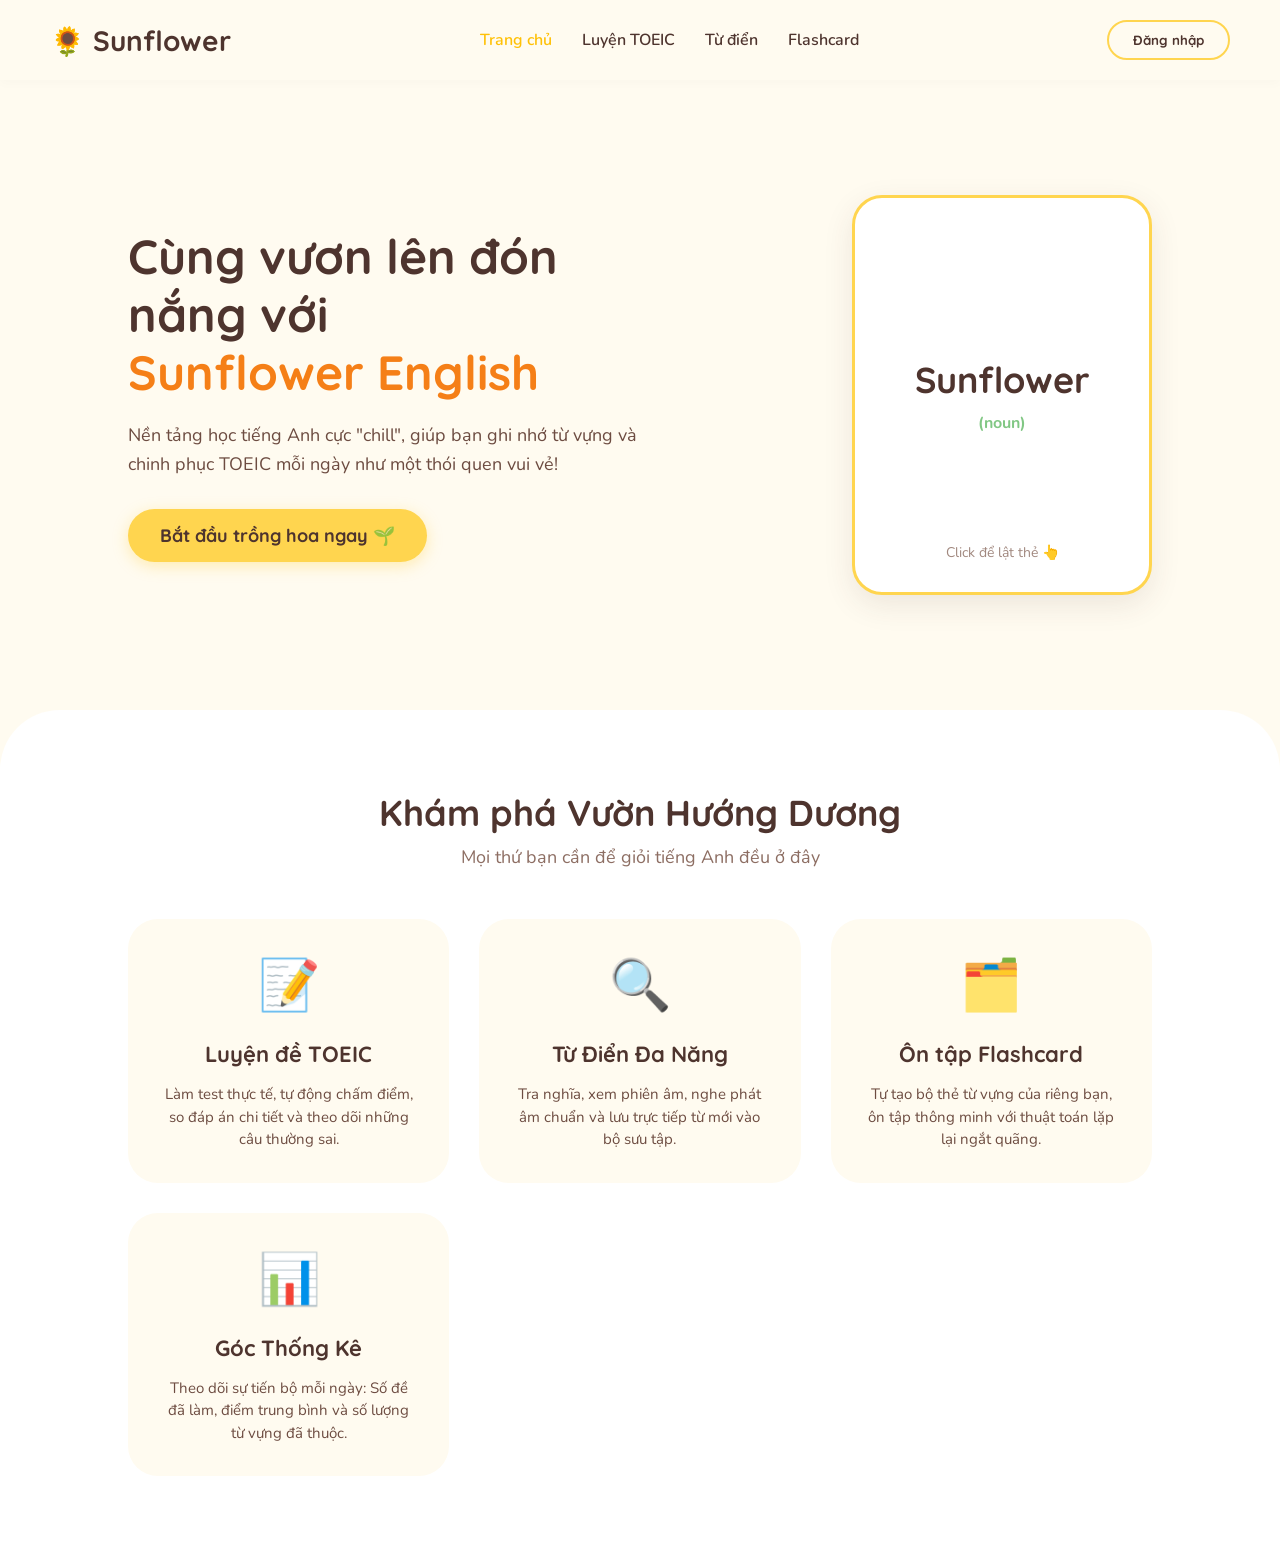
==== frontend/index.html @ 8c7faad9 "init project" ====
<!doctype html>
<html lang="vi">
  <head>
    <meta charset="UTF-8" />
    <meta name="viewport" content="width=device-width, initial-scale=1.0" />
    <title>Sunflower English | Học tiếng Anh dễ thương</title>
    <link
      href="https://fonts.googleapis.com/css2?family=Nunito:wght@400;600;700&family=Quicksand:wght@600;700&display=swap"
      rel="stylesheet"
    />
    <link rel="stylesheet" href="style.css" />
  </head>
  <body>
    <nav class="navbar">
      <div class="logo">🌻 Sunflower</div>
      <ul class="nav-links">
        <li>
          <a
            href="#"
            style="color: var(--primary-hover)"
            data-target="Trang chủ"
            >Trang chủ</a
          >
        </li>
        <li><a href="toeic.html" data-target="Luyện TOEIC">Luyện TOEIC</a></li>
        <li><a href="dictionary.html" data-target="Từ điển">Từ điển</a></li>
        <li><a href="flashcard.html" data-target="Flashcard">Flashcard</a></li>
      </ul>

      <div class="nav-auth">
        <button class="btn-login" id="navLoginBtn">Đăng nhập</button>

        <div class="user-menu" id="userMenu" style="display: none">
          <div class="user-profile-btn">
            <img
              src="https://api.dicebear.com/7.x/notionists/svg?seed=Sunflower"
              alt="Avatar"
              class="avatar"
            />
            <span>Nắng Mới</span>
            <span class="arrow">▼</span>
          </div>
          <ul class="dropdown-content">
            <li><a href="#">⚙️ Cài đặt tài khoản</a></li>
            <li><a href="#">❓ Trợ giúp</a></li>
            <li>
              <a href="#" id="logoutBtn" style="color: #ef5350">🚪 Đăng xuất</a>
            </li>
          </ul>
        </div>
      </div>
    </nav>

    <header class="hero" id="heroSection">
      <div class="hero-content">
        <h1 id="heroTitle">
          Cùng vươn lên đón nắng với <br />
          <span class="highlight">Sunflower English</span>
        </h1>
        <p id="heroDesc">
          Nền tảng học tiếng Anh cực "chill", giúp bạn ghi nhớ từ vựng và chinh
          phục TOEIC mỗi ngày như một thói quen vui vẻ!
        </p>
        <button class="btn-primary" id="heroCtaBtn">
          Bắt đầu trồng hoa ngay 🌱
        </button>
      </div>

      <div class="hero-demo">
        <div class="flashcard-container">
          <div class="flashcard" id="demoCard">
            <div class="card-face card-front">
              <h3>Sunflower</h3>
              <span class="word-type">(noun)</span>
              <p class="click-hint">Click để lật thẻ 👆</p>
            </div>
            <div class="card-face card-back">
              <h3>Hoa hướng dương</h3>
              <p class="phonetic">/ˈsʌnˌflaʊ.ər/</p>
              <p class="example">"She is as bright as a sunflower."</p>
            </div>
          </div>
        </div>
      </div>
    </header>
    <section
      class="practice-tests"
      id="practiceTestsSection"
      style="display: none"
    >
      <div class="section-title">
        <h2>Đề Thi Nổi Bật 🌱</h2>
        <p>Tiếp tục hành trình gieo hạt kiến thức của bạn</p>
      </div>

      <div class="test-grid">
        <div class="test-card">
          <h3>TOEIC Full Test 1</h3>
          <div class="progress-bar-container">
            <div class="progress-bar" style="width: 60%"></div>
          </div>
          <p class="question-info">70 Câu hỏi</p>
          <button class="btn-take-test">Làm bài tiếp</button>
        </div>

        <div class="test-card">
          <h3>TOEIC Part 5 Practice</h3>
          <div class="progress-bar-container">
            <div class="progress-bar" style="width: 35%"></div>
          </div>
          <p class="question-info">25 Câu hỏi</p>
          <button class="btn-take-test">Làm bài tiếp</button>
        </div>

        <div class="test-card">
          <h3>TOEIC Part 5 Practice</h3>
          <div class="progress-bar-container">
            <div class="progress-bar" style="width: 45%"></div>
          </div>
          <p class="question-info">11 Câu hỏi</p>
          <button class="btn-take-test">Làm bài tiếp</button>
        </div>
      </div>
    </section>
    <section class="features">
      <div class="section-title">
        <h2>Khám phá Vườn Hướng Dương</h2>
        <p>Mọi thứ bạn cần để giỏi tiếng Anh đều ở đây</p>
      </div>
      <div class="feature-grid">
        <div class="feature-card">
          <div class="feature-icon">📝</div>
          <h3>Luyện đề TOEIC</h3>
          <p>
            Làm test thực tế, tự động chấm điểm, so đáp án chi tiết và theo dõi
            những câu thường sai.
          </p>
        </div>
        <div class="feature-card">
          <div class="feature-icon">🔍</div>
          <h3>Từ Điển Đa Năng</h3>
          <p>
            Tra nghĩa, xem phiên âm, nghe phát âm chuẩn và lưu trực tiếp từ mới
            vào bộ sưu tập.
          </p>
        </div>
        <div class="feature-card">
          <div class="feature-icon">🗂️</div>
          <h3>Ôn tập Flashcard</h3>
          <p>
            Tự tạo bộ thẻ từ vựng của riêng bạn, ôn tập thông minh với thuật
            toán lặp lại ngắt quãng.
          </p>
        </div>
        <div class="feature-card">
          <div class="feature-icon">📊</div>
          <h3>Góc Thống Kê</h3>
          <p>
            Theo dõi sự tiến bộ mỗi ngày: Số đề đã làm, điểm trung bình và số
            lượng từ vựng đã thuộc.
          </p>
        </div>
      </div>
    </section>

    <div id="authModal" class="modal-overlay">
      <div class="modal-content">
        <span class="close-btn" id="closeModalBtn">&times;</span>

        <div class="modal-header">
          <h2 id="modalTitle">Đăng nhập</h2>
          <p id="modalDesc">Chào mừng bạn trở lại vườn hoa! 🌻</p>
        </div>

        <form id="authForm" class="auth-form">
          <div class="input-group">
            <input id="Username" type="text" placeholder="Username" required />
          </div>
          <div class="input-group register-element" style="display: none">
            <input id="Fullname" type="text" placeholder="Họ tên" required />
          </div>
          <div class="input-group register-element" style="display: none">
            <input id="Email" type="email" placeholder="Email" required />
          </div>
          <div class="input-group">
            <input id="Password" type="password" placeholder="Mật khẩu" required />
          </div>
          <div class="input-group register-element" style="display: none">
            <input id="ConfirmPassword" type="password" placeholder="Nhập lại mật khẩu" />
          </div>

          <button type="submit" class="btn-primary auth-submit" id="submitBtn">
            Đăng nhập
          </button>
        </form>

        <div class="modal-footer">
          <span id="togglePrompt">Bạn chưa có tài khoản?</span>
          <a href="#" id="toggleAuthLink" class="toggle-link"
            >Đăng ký ngay 🌱</a
          >
        </div>
      </div>
    </div>

    <script src="script.js"></script>
  </body>
</html>
---- frontend/style.css ----
:root {
  --primary-color: #ffd54f;
  --primary-hover: #ffc107;
  --bg-color: #fffbf0;
  --text-color: #4e342e;
  --accent-color: #81c784;
  --card-bg: #ffffff;
}

* {
  margin: 0;
  padding: 0;
  box-sizing: border-box;
}

body {
  font-family: "Nunito", sans-serif;
  background-color: var(--bg-color);
  color: var(--text-color);
  overflow-x: hidden;
}

h1,
h2,
h3,
.logo {
  font-family: "Quicksand", sans-serif;
}

/* Navbar */
.navbar {
  display: flex;
  justify-content: space-between;
  align-items: center;
  padding: 20px 50px;
  background-color: var(--bg-color);
  position: sticky;
  top: 0;
  z-index: 100;
  box-shadow: 0 4px 10px rgba(0, 0, 0, 0.02);
}

.logo {
  font-size: 28px;
  font-weight: 700;
  cursor: pointer;
  color: var(--text-color);
}

.nav-links {
  list-style: none;
  display: flex;
  gap: 30px;
}
.nav-links a {
  text-decoration: none;
  color: var(--text-color);
  font-weight: 600;
  transition: color 0.3s;
}
.nav-links a:hover {
  color: var(--primary-hover);
}

/* Buttons */
.btn-login {
  background-color: transparent;
  border: 2px solid var(--primary-color);
  padding: 10px 24px;
  border-radius: 25px;
  font-family: "Quicksand", sans-serif;
  font-weight: 700;
  color: var(--text-color);
  cursor: pointer;
  transition: all 0.3s ease;
}
.btn-login:hover {
  background-color: var(--primary-color);
}

.btn-primary {
  background-color: var(--primary-color);
  border: none;
  padding: 15px 32px;
  border-radius: 30px;
  font-size: 18px;
  font-family: "Quicksand", sans-serif;
  font-weight: 700;
  color: var(--text-color);
  cursor: pointer;
  box-shadow: 0 4px 15px rgba(255, 213, 79, 0.4);
  transition:
    transform 0.2s ease,
    box-shadow 0.2s ease;
}
.btn-primary:hover {
  transform: translateY(-3px) scale(1.02);
  box-shadow: 0 6px 20px rgba(255, 213, 79, 0.6);
  background-color: var(--primary-hover);
}

/* Hero Section */
.hero {
  display: flex;
  align-items: center;
  justify-content: space-between;
  padding: 60px 10%;
  min-height: 70vh;
}
.hero-content {
  max-width: 50%;
}
.hero-content h1 {
  font-size: 48px;
  line-height: 1.2;
  margin-bottom: 20px;
  transition: opacity 0.5s;
}
.highlight {
  color: #f57f17;
}
.hero-content p {
  font-size: 18px;
  line-height: 1.6;
  margin-bottom: 30px;
  color: #6d4c41;
}

/* Flashcard 3D */
.hero-demo {
  perspective: 1000px;
}
.flashcard-container {
  width: 300px;
  height: 400px;
  cursor: pointer;
}
.flashcard {
  width: 100%;
  height: 100%;
  position: relative;
  transition: transform 0.8s cubic-bezier(0.175, 0.885, 0.32, 1.275);
  transform-style: preserve-3d;
}
.flashcard.is-flipped {
  transform: rotateY(180deg);
}
.card-face {
  position: absolute;
  width: 100%;
  height: 100%;
  backface-visibility: hidden;
  border-radius: 30px;
  display: flex;
  flex-direction: column;
  justify-content: center;
  align-items: center;
  box-shadow: 0 10px 30px rgba(78, 52, 46, 0.1);
  background-color: var(--card-bg);
  padding: 20px;
  text-align: center;
  border: 3px solid transparent;
}
.card-front {
  border-color: var(--primary-color);
}
.card-front h3 {
  font-size: 36px;
  color: var(--text-color);
}
.word-type {
  color: var(--accent-color);
  font-weight: 700;
  margin-top: 10px;
}
.click-hint {
  position: absolute;
  bottom: 30px;
  font-size: 14px;
  color: #a1887f;
  animation: bounce 2s infinite;
}
.card-back {
  background-color: var(--primary-color);
  transform: rotateY(180deg);
}
.card-back h3 {
  font-size: 32px;
  margin-bottom: 10px;
}
.phonetic {
  font-family: "Nunito", sans-serif;
  font-size: 18px;
  color: #5d4037;
  margin-bottom: 20px;
  background-color: rgba(255, 255, 255, 0.4);
  padding: 5px 15px;
  border-radius: 20px;
}
.example {
  font-style: italic;
  font-size: 16px;
  line-height: 1.4;
}

@keyframes bounce {
  0%,
  20%,
  50%,
  80%,
  100% {
    transform: translateY(0);
  }
  40% {
    transform: translateY(-10px);
  }
  60% {
    transform: translateY(-5px);
  }
}

/* Features Section */
.features {
  padding: 80px 10%;
  background-color: #fff;
  border-top-left-radius: 60px;
  border-top-right-radius: 60px;
}
.section-title {
  text-align: center;
  margin-bottom: 50px;
}
.section-title h2 {
  font-size: 36px;
  margin-bottom: 10px;
  color: var(--text-color);
}
.section-title p {
  color: #8d6e63;
  font-size: 18px;
}

.feature-grid {
  display: grid;
  grid-template-columns: repeat(auto-fit, minmax(250px, 1fr));
  gap: 30px;
}
.feature-card {
  background-color: var(--bg-color);
  padding: 30px;
  border-radius: 30px;
  text-align: center;
  transition:
    transform 0.3s,
    box-shadow 0.3s;
  border: 2px solid transparent;
}
.feature-card:hover {
  transform: translateY(-10px);
  box-shadow: 0 15px 30px rgba(255, 213, 79, 0.2);
  border-color: var(--primary-color);
}
.feature-icon {
  font-size: 50px;
  margin-bottom: 20px;
}
.feature-card h3 {
  margin-bottom: 15px;
  font-size: 22px;
}
.feature-card p {
  color: #6d4c41;
  line-height: 1.5;
  font-size: 15px;
}

/* Modal Auth */
.modal-overlay {
  position: fixed;
  top: 0;
  left: 0;
  width: 100%;
  height: 100%;
  background-color: rgba(78, 52, 46, 0.5);
  display: flex;
  justify-content: center;
  align-items: center;
  z-index: 1000;
  opacity: 0;
  visibility: hidden;
  transition:
    opacity 0.3s,
    visibility 0.3s;
}
.modal-overlay.active {
  opacity: 1;
  visibility: visible;
}
.modal-content {
  background-color: var(--bg-color);
  width: 400px;
  max-width: 90%;
  padding: 40px 30px;
  border-radius: 30px;
  border: 3px solid var(--primary-color);
  box-shadow: 0 20px 40px rgba(0, 0, 0, 0.15);
  position: relative;
  text-align: center;
  transform: translateY(30px) scale(0.95);
  transition: transform 0.4s cubic-bezier(0.175, 0.885, 0.32, 1.275);
}
.modal-overlay.active .modal-content {
  transform: translateY(0) scale(1);
}
.close-btn {
  position: absolute;
  top: 15px;
  right: 25px;
  font-size: 28px;
  color: #a1887f;
  cursor: pointer;
}
.close-btn:hover {
  color: var(--text-color);
}
.modal-header h2 {
  font-size: 28px;
  margin-bottom: 5px;
}
.modal-header p {
  color: #6d4c41;
  margin-bottom: 25px;
  font-size: 15px;
}
.input-group input {
  width: 100%;
  padding: 14px 20px;
  margin-bottom: 15px;
  border: 2px solid #e0e0e0;
  border-radius: 20px;
  font-family: "Nunito", sans-serif;
  font-size: 15px;
  outline: none;
  transition: 0.3s;
}
.input-group input:focus {
  border-color: var(--accent-color);
  box-shadow: 0 0 0 3px rgba(129, 199, 132, 0.2);
}
.auth-submit {
  width: 100%;
  margin-top: 10px;
}
.modal-footer {
  margin-top: 20px;
  font-size: 15px;
  color: #6d4c41;
}
.toggle-link {
  color: #e65100;
  font-weight: 700;
  text-decoration: none;
}
.toggle-link:hover {
  text-decoration: underline;
  color: #bf360c;
}
/* --- Practice Tests & Progress Bar Section --- */
.practice-tests {
  padding: 60px 10%;
  background-color: var(--bg-color);
}

.test-grid {
  display: grid;
  grid-template-columns: repeat(auto-fit, minmax(300px, 1fr));
  gap: 30px;
  margin-top: 30px;
}

.test-card {
  background-color: var(--card-bg);
  border: 2px solid #f0f0f0;
  border-radius: 20px;
  padding: 25px;
  box-shadow: 0 4px 15px rgba(0, 0, 0, 0.02);
  transition:
    transform 0.3s,
    box-shadow 0.3s,
    border-color 0.3s;
}

.test-card:hover {
  transform: translateY(-5px);
  box-shadow: 0 10px 25px rgba(255, 213, 79, 0.15);
  border-color: var(--primary-color);
}

.test-card h3 {
  font-size: 20px;
  color: var(--text-color);
  margin-bottom: 15px;
}

/* Thanh tiến độ */
.progress-bar-container {
  width: 100%;
  height: 10px;
  background-color: #eeeeee;
  border-radius: 10px;
  margin-bottom: 10px;
  overflow: hidden;
}

.progress-bar {
  height: 100%;
  background-color: var(--primary-color);
  border-radius: 10px;
  transition: width 0.5s ease-in-out;
}

.question-info {
  font-size: 14px;
  color: #8d6e63;
  margin-bottom: 20px;
}

/* Nút bấm full-width */
.btn-take-test {
  width: 100%;
  background-color: var(--primary-color);
  border: none;
  padding: 12px 0;
  border-radius: 15px;
  font-size: 16px;
  font-family: "Quicksand", sans-serif;
  font-weight: 700;
  color: var(--text-color);
  cursor: pointer;
  transition:
    background-color 0.2s,
    transform 0.2s;
}

.btn-take-test:hover {
  background-color: var(--primary-hover);
  transform: scale(1.02);
}
.nav-auth {
  position: relative;
}

.user-menu {
  position: relative;
  cursor: pointer;
}

.user-profile-btn {
  display: flex;
  align-items: center;
  gap: 10px;
  background-color: var(--primary-color);
  padding: 6px 16px 6px 6px;
  border-radius: 30px;
  font-weight: 700;
  color: var(--text-color);
  transition:
    transform 0.2s,
    box-shadow 0.2s;
}

.user-profile-btn:hover {
  transform: translateY(-2px);
  box-shadow: 0 4px 10px rgba(255, 213, 79, 0.4);
}

.avatar {
  width: 32px;
  height: 32px;
  border-radius: 50%;
  background-color: white;
  border: 2px solid white;
}

.arrow {
  font-size: 10px;
  transition: transform 0.3s;
}

.user-menu:hover .arrow {
  transform: rotate(180deg);
}

.dropdown-content {
  position: absolute;
  top: 130%;
  right: 0;
  background-color: var(--card-bg);
  min-width: 220px;
  border-radius: 20px;
  box-shadow: 0 10px 30px rgba(0, 0, 0, 0.1);
  list-style: none;
  padding: 10px;
  opacity: 0;
  visibility: hidden;
  transform: translateY(-15px);
  transition: all 0.3s ease;
  border: 2px solid var(--primary-color);
  z-index: 200;
}

.user-menu:hover .dropdown-content {
  opacity: 1;
  visibility: visible;
  transform: translateY(0);
}

.dropdown-content li a {
  display: block;
  padding: 12px 15px;
  color: var(--text-color);
  text-decoration: none;
  font-weight: 600;
  border-radius: 12px;
  transition:
    background 0.2s,
    transform 0.2s;
}

.dropdown-content li a:hover {
  background-color: #fffde7;
  color: #e65100;
  transform: translateX(5px);
}
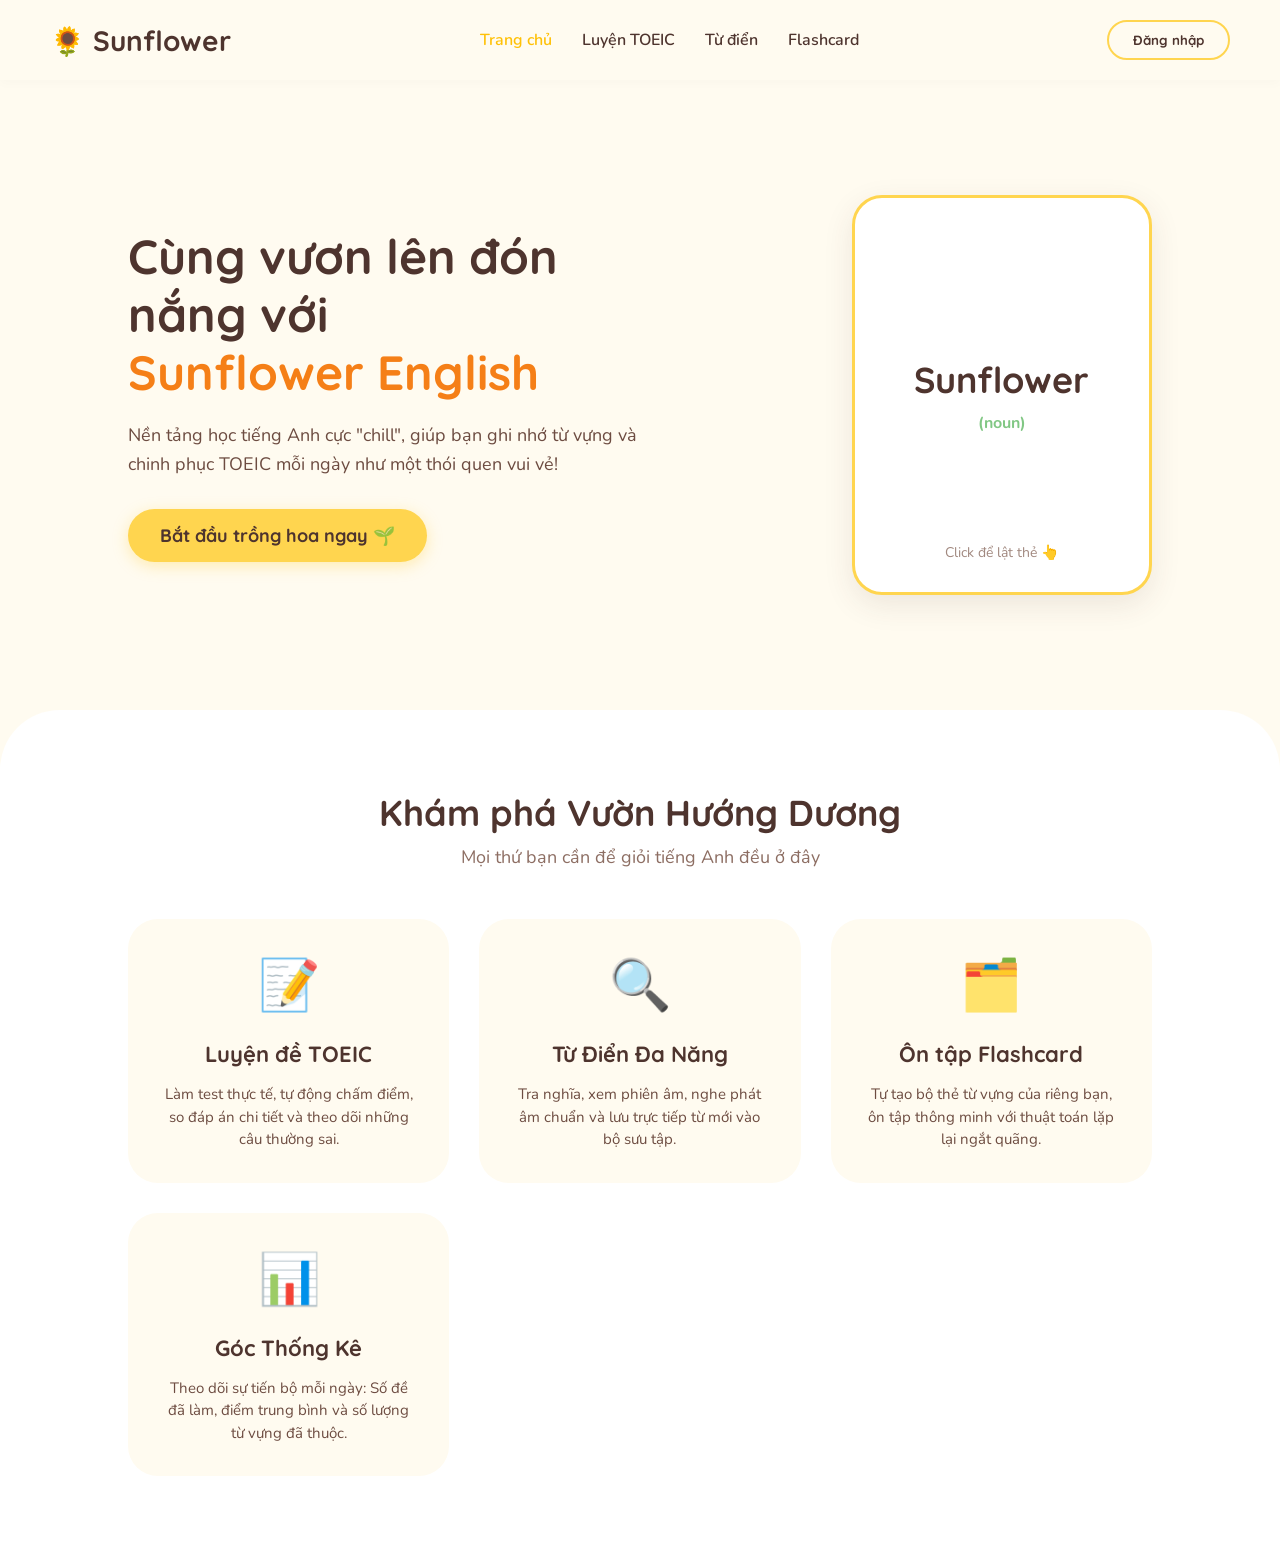
==== commit b471c83b: "complete test" ====
--- a/frontend/index.html
+++ b/frontend/index.html
@@ -8,48 +8,11 @@
       href="https://fonts.googleapis.com/css2?family=Nunito:wght@400;600;700&family=Quicksand:wght@600;700&display=swap"
       rel="stylesheet"
     />
-    <link rel="stylesheet" href="style.css" />
+    <link rel="stylesheet" href="./css/style.css" />
+    <link rel="stylesheet" href="./css/components.css" />
   </head>
   <body>
-    <nav class="navbar">
-      <div class="logo">🌻 Sunflower</div>
-      <ul class="nav-links">
-        <li>
-          <a
-            href="#"
-            style="color: var(--primary-hover)"
-            data-target="Trang chủ"
-            >Trang chủ</a
-          >
-        </li>
-        <li><a href="toeic.html" data-target="Luyện TOEIC">Luyện TOEIC</a></li>
-        <li><a href="dictionary.html" data-target="Từ điển">Từ điển</a></li>
-        <li><a href="flashcard.html" data-target="Flashcard">Flashcard</a></li>
-      </ul>
-
-      <div class="nav-auth">
-        <button class="btn-login" id="navLoginBtn">Đăng nhập</button>
-
-        <div class="user-menu" id="userMenu" style="display: none">
-          <div class="user-profile-btn">
-            <img
-              src="https://api.dicebear.com/7.x/notionists/svg?seed=Sunflower"
-              alt="Avatar"
-              class="avatar"
-            />
-            <span>Nắng Mới</span>
-            <span class="arrow">▼</span>
-          </div>
-          <ul class="dropdown-content">
-            <li><a href="#">⚙️ Cài đặt tài khoản</a></li>
-            <li><a href="#">❓ Trợ giúp</a></li>
-            <li>
-              <a href="#" id="logoutBtn" style="color: #ef5350">🚪 Đăng xuất</a>
-            </li>
-          </ul>
-        </div>
-      </div>
-    </nav>
+    <div data-component="navbar"></div>
 
     <header class="hero" id="heroSection">
       <div class="hero-content">
@@ -83,45 +46,7 @@
         </div>
       </div>
     </header>
-    <section
-      class="practice-tests"
-      id="practiceTestsSection"
-      style="display: none"
-    >
-      <div class="section-title">
-        <h2>Đề Thi Nổi Bật 🌱</h2>
-        <p>Tiếp tục hành trình gieo hạt kiến thức của bạn</p>
-      </div>
 
-      <div class="test-grid">
-        <div class="test-card">
-          <h3>TOEIC Full Test 1</h3>
-          <div class="progress-bar-container">
-            <div class="progress-bar" style="width: 60%"></div>
-          </div>
-          <p class="question-info">70 Câu hỏi</p>
-          <button class="btn-take-test">Làm bài tiếp</button>
-        </div>
-
-        <div class="test-card">
-          <h3>TOEIC Part 5 Practice</h3>
-          <div class="progress-bar-container">
-            <div class="progress-bar" style="width: 35%"></div>
-          </div>
-          <p class="question-info">25 Câu hỏi</p>
-          <button class="btn-take-test">Làm bài tiếp</button>
-        </div>
-
-        <div class="test-card">
-          <h3>TOEIC Part 5 Practice</h3>
-          <div class="progress-bar-container">
-            <div class="progress-bar" style="width: 45%"></div>
-          </div>
-          <p class="question-info">11 Câu hỏi</p>
-          <button class="btn-take-test">Làm bài tiếp</button>
-        </div>
-      </div>
-    </section>
     <section class="features">
       <div class="section-title">
         <h2>Khám phá Vườn Hướng Dương</h2>
@@ -163,46 +88,9 @@
       </div>
     </section>
 
-    <div id="authModal" class="modal-overlay">
-      <div class="modal-content">
-        <span class="close-btn" id="closeModalBtn">&times;</span>
+    <div data-component="auth_modal"></div>
+    <div data-component="toast"></div>
 
-        <div class="modal-header">
-          <h2 id="modalTitle">Đăng nhập</h2>
-          <p id="modalDesc">Chào mừng bạn trở lại vườn hoa! 🌻</p>
-        </div>
-
-        <form id="authForm" class="auth-form">
-          <div class="input-group">
-            <input id="Username" type="text" placeholder="Username" required />
-          </div>
-          <div class="input-group register-element" style="display: none">
-            <input id="Fullname" type="text" placeholder="Họ tên" required />
-          </div>
-          <div class="input-group register-element" style="display: none">
-            <input id="Email" type="email" placeholder="Email" required />
-          </div>
-          <div class="input-group">
-            <input id="Password" type="password" placeholder="Mật khẩu" required />
-          </div>
-          <div class="input-group register-element" style="display: none">
-            <input id="ConfirmPassword" type="password" placeholder="Nhập lại mật khẩu" />
-          </div>
-
-          <button type="submit" class="btn-primary auth-submit" id="submitBtn">
-            Đăng nhập
-          </button>
-        </form>
-
-        <div class="modal-footer">
-          <span id="togglePrompt">Bạn chưa có tài khoản?</span>
-          <a href="#" id="toggleAuthLink" class="toggle-link"
-            >Đăng ký ngay 🌱</a
-          >
-        </div>
-      </div>
-    </div>
-
-    <script src="script.js"></script>
+    <script type="module" src="./js/script.js"></script>
   </body>
 </html>
--- a/frontend/css/style.css
+++ b/frontend/css/style.css
@@ -0,0 +1,287 @@
+:root {
+  --primary-color: #ffd54f;
+  --primary-hover: #ffc107;
+  --bg-color: #fffbf0;
+  --text-color: #4e342e;
+  --accent-color: #81c784;
+  --card-bg: #ffffff;
+}
+
+* {
+  margin: 0;
+  padding: 0;
+  box-sizing: border-box;
+}
+
+body {
+  font-family: "Nunito", sans-serif;
+  background-color: var(--bg-color);
+  color: var(--text-color);
+  overflow-x: hidden;
+}
+
+h1,
+h2,
+h3,
+.logo {
+  font-family: "Quicksand", sans-serif;
+}
+
+/* Hero Section */
+
+.hero {
+  display: flex;
+  align-items: center;
+  justify-content: space-between;
+  padding: 60px 10%;
+  min-height: 70vh;
+}
+.hero-content {
+  max-width: 50%;
+}
+.hero-content h1 {
+  font-size: 48px;
+  line-height: 1.2;
+  margin-bottom: 20px;
+  transition: opacity 0.5s;
+}
+.highlight {
+  color: #f57f17;
+}
+.hero-content p {
+  font-size: 18px;
+  line-height: 1.6;
+  margin-bottom: 30px;
+  color: #6d4c41;
+}
+
+/* Flashcard 3D */
+.hero-demo {
+  perspective: 1000px;
+}
+.flashcard-container {
+  width: 300px;
+  height: 400px;
+  cursor: pointer;
+}
+.flashcard {
+  width: 100%;
+  height: 100%;
+  position: relative;
+  transition: transform 0.8s cubic-bezier(0.175, 0.885, 0.32, 1.275);
+  transform-style: preserve-3d;
+}
+.flashcard.is-flipped {
+  transform: rotateY(180deg);
+}
+.card-face {
+  position: absolute;
+  width: 100%;
+  height: 100%;
+  backface-visibility: hidden;
+  border-radius: 30px;
+  display: flex;
+  flex-direction: column;
+  justify-content: center;
+  align-items: center;
+  box-shadow: 0 10px 30px rgba(78, 52, 46, 0.1);
+  background-color: var(--card-bg);
+  padding: 20px;
+  text-align: center;
+  border: 3px solid transparent;
+}
+.card-front {
+  border-color: var(--primary-color);
+}
+.card-front h3 {
+  font-size: 36px;
+  color: var(--text-color);
+}
+.word-type {
+  color: var(--accent-color);
+  font-weight: 700;
+  margin-top: 10px;
+}
+.click-hint {
+  position: absolute;
+  bottom: 30px;
+  font-size: 14px;
+  color: #a1887f;
+  animation: bounce 2s infinite;
+}
+.card-back {
+  background-color: var(--primary-color);
+  transform: rotateY(180deg);
+}
+.card-back h3 {
+  font-size: 32px;
+  margin-bottom: 10px;
+}
+.phonetic {
+  font-family: "Nunito", sans-serif;
+  font-size: 18px;
+  color: #5d4037;
+  margin-bottom: 20px;
+  background-color: rgba(255, 255, 255, 0.4);
+  padding: 5px 15px;
+  border-radius: 20px;
+}
+.example {
+  font-style: italic;
+  font-size: 16px;
+  line-height: 1.4;
+}
+
+@keyframes bounce {
+  0%,
+  20%,
+  50%,
+  80%,
+  100% {
+    transform: translateY(0);
+  }
+  40% {
+    transform: translateY(-10px);
+  }
+  60% {
+    transform: translateY(-5px);
+  }
+}
+
+/* Features Section */
+.features {
+  padding: 80px 10%;
+  background-color: #fff;
+  border-top-left-radius: 60px;
+  border-top-right-radius: 60px;
+}
+.section-title {
+  text-align: center;
+  margin-bottom: 50px;
+}
+.section-title h2 {
+  font-size: 36px;
+  margin-bottom: 10px;
+  color: var(--text-color);
+}
+.section-title p {
+  color: #8d6e63;
+  font-size: 18px;
+}
+
+.feature-grid {
+  display: grid;
+  grid-template-columns: repeat(auto-fit, minmax(250px, 1fr));
+  gap: 30px;
+}
+.feature-card {
+  background-color: var(--bg-color);
+  padding: 30px;
+  border-radius: 30px;
+  text-align: center;
+  transition:
+    transform 0.3s,
+    box-shadow 0.3s;
+  border: 2px solid transparent;
+}
+.feature-card:hover {
+  transform: translateY(-10px);
+  box-shadow: 0 15px 30px rgba(255, 213, 79, 0.2);
+  border-color: var(--primary-color);
+}
+.feature-icon {
+  font-size: 50px;
+  margin-bottom: 20px;
+}
+.feature-card h3 {
+  margin-bottom: 15px;
+  font-size: 22px;
+}
+.feature-card p {
+  color: #6d4c41;
+  line-height: 1.5;
+  font-size: 15px;
+}
+
+/* --- Practice Tests & Progress Bar Section --- */
+
+.practice-tests {
+  padding: 60px 10%;
+  background-color: var(--bg-color);
+}
+
+.test-grid {
+  display: grid;
+  grid-template-columns: repeat(auto-fit, minmax(300px, 1fr));
+  gap: 30px;
+  margin-top: 30px;
+}
+
+.test-card {
+  background-color: var(--card-bg);
+  border: 2px solid #f0f0f0;
+  border-radius: 20px;
+  padding: 25px;
+  box-shadow: 0 4px 15px rgba(0, 0, 0, 0.02);
+  transition:
+    transform 0.3s,
+    box-shadow 0.3s,
+    border-color 0.3s;
+}
+
+.test-card:hover {
+  transform: translateY(-5px);
+  box-shadow: 0 10px 25px rgba(255, 213, 79, 0.15);
+  border-color: var(--primary-color);
+}
+
+.test-card h3 {
+  font-size: 20px;
+  color: var(--text-color);
+  margin-bottom: 15px;
+}
+
+/* Thanh tiến độ */
+.progress-bar-container {
+  width: 100%;
+  height: 10px;
+  background-color: #eeeeee;
+  border-radius: 10px;
+  margin-bottom: 10px;
+  overflow: hidden;
+}
+
+.progress-bar {
+  height: 100%;
+  background-color: var(--primary-color);
+  border-radius: 10px;
+  transition: width 0.5s ease-in-out;
+}
+
+.question-info {
+  font-size: 14px;
+  color: #8d6e63;
+  margin-bottom: 20px;
+}
+
+/* Nút bấm full-width */
+.btn-take-test {
+  width: 100%;
+  background-color: var(--primary-color);
+  border: none;
+  padding: 12px 0;
+  border-radius: 15px;
+  font-size: 16px;
+  font-family: "Quicksand", sans-serif;
+  font-weight: 700;
+  color: var(--text-color);
+  cursor: pointer;
+  transition:
+    background-color 0.2s,
+    transform 0.2s;
+}
+
+.btn-take-test:hover {
+  background-color: var(--primary-hover);
+  transform: scale(1.02);
+}
--- a/frontend/css/components.css
+++ b/frontend/css/components.css
@@ -0,0 +1,333 @@
+/* --- NAVBAR --- */
+/* Navbar */
+.navbar {
+  display: flex;
+  justify-content: space-between;
+  align-items: center;
+  padding: 20px 50px;
+  background-color: var(--bg-color);
+  position: sticky;
+  top: 0;
+  z-index: 100;
+  box-shadow: 0 4px 10px rgba(0, 0, 0, 0.02);
+}
+
+.logo {
+  font-size: 28px;
+  font-weight: 700;
+  cursor: pointer;
+  color: var(--text-color);
+}
+
+.nav-links {
+  list-style: none;
+  display: flex;
+  gap: 30px;
+}
+.nav-links a {
+  text-decoration: none;
+  color: var(--text-color);
+  font-weight: 600;
+  transition: color 0.3s;
+}
+.nav-links a:hover {
+  color: var(--primary-hover);
+}
+
+/* Buttons */
+.btn-login {
+  background-color: transparent;
+  border: 2px solid var(--primary-color);
+  padding: 10px 24px;
+  border-radius: 25px;
+  font-family: "Quicksand", sans-serif;
+  font-weight: 700;
+  color: var(--text-color);
+  cursor: pointer;
+  transition: all 0.3s ease;
+}
+.btn-login:hover {
+  background-color: var(--primary-color);
+}
+
+.btn-primary {
+  background-color: var(--primary-color);
+  border: none;
+  padding: 15px 32px;
+  border-radius: 30px;
+  font-size: 18px;
+  font-family: "Quicksand", sans-serif;
+  font-weight: 700;
+  color: var(--text-color);
+  cursor: pointer;
+  box-shadow: 0 4px 15px rgba(255, 213, 79, 0.4);
+  transition:
+    transform 0.2s ease,
+    box-shadow 0.2s ease;
+}
+.btn-primary:hover {
+  transform: translateY(-3px) scale(1.02);
+  box-shadow: 0 6px 20px rgba(255, 213, 79, 0.6);
+  background-color: var(--primary-hover);
+}
+
+
+/* --- MODAL AUTH --- */
+/* Modal Auth */
+.modal-overlay {
+  position: fixed;
+  top: 0;
+  left: 0;
+  width: 100%;
+  height: 100%;
+  background-color: rgba(78, 52, 46, 0.5);
+  display: flex;
+  justify-content: center;
+  align-items: center;
+  z-index: 1000;
+  opacity: 0;
+  visibility: hidden;
+  transition:
+    opacity 0.3s,
+    visibility 0.3s;
+}
+.modal-overlay.active {
+  opacity: 1;
+  visibility: visible;
+}
+.modal-content {
+  background-color: var(--bg-color);
+  width: 400px;
+  max-width: 90%;
+  padding: 40px 30px;
+  border-radius: 30px;
+  border: 3px solid var(--primary-color);
+  box-shadow: 0 20px 40px rgba(0, 0, 0, 0.15);
+  position: relative;
+  text-align: center;
+  transform: translateY(30px) scale(0.95);
+  transition: transform 0.4s cubic-bezier(0.175, 0.885, 0.32, 1.275);
+}
+.modal-overlay.active .modal-content {
+  transform: translateY(0) scale(1);
+}
+.close-btn {
+  position: absolute;
+  top: 15px;
+  right: 25px;
+  font-size: 28px;
+  color: #a1887f;
+  cursor: pointer;
+}
+.close-btn:hover {
+  color: var(--text-color);
+}
+.modal-header h2 {
+  font-size: 28px;
+  margin-bottom: 5px;
+}
+.modal-header p {
+  color: #6d4c41;
+  margin-bottom: 25px;
+  font-size: 15px;
+}
+.input-group input {
+  width: 100%;
+  padding: 14px 20px;
+  margin-bottom: 15px;
+  border: 2px solid #e0e0e0;
+  border-radius: 20px;
+  font-family: "Nunito", sans-serif;
+  font-size: 15px;
+  outline: none;
+  transition: 0.3s;
+}
+.input-group input:focus {
+  border-color: var(--accent-color);
+  box-shadow: 0 0 0 3px rgba(129, 199, 132, 0.2);
+}
+.auth-submit {
+  width: 100%;
+  margin-top: 10px;
+}
+.modal-footer {
+  margin-top: 20px;
+  font-size: 15px;
+  color: #6d4c41;
+}
+.toggle-link {
+  color: #e65100;
+  font-weight: 700;
+  text-decoration: none;
+}
+.toggle-link:hover {
+  text-decoration: underline;
+  color: #bf360c;
+}
+
+/* --- USER MENU & TOAST --- */
+.nav-auth {
+  position: relative;
+}
+
+.user-menu {
+  position: relative;
+  cursor: pointer;
+}
+
+.user-profile-btn {
+  display: flex;
+  align-items: center;
+  gap: 10px;
+  background-color: var(--primary-color);
+  padding: 6px 16px 6px 6px;
+  border-radius: 30px;
+  font-weight: 700;
+  color: var(--text-color);
+  transition:
+    transform 0.2s,
+    box-shadow 0.2s;
+}
+
+.user-profile-btn:hover {
+  transform: translateY(-2px);
+  box-shadow: 0 4px 10px rgba(255, 213, 79, 0.4);
+}
+
+.avatar {
+  width: 32px;
+  height: 32px;
+  border-radius: 50%;
+  background-color: white;
+  border: 2px solid white;
+}
+
+.arrow {
+  font-size: 10px;
+  transition: transform 0.3s;
+}
+
+.user-menu:hover .arrow {
+  transform: rotate(180deg);
+}
+
+.dropdown-content {
+  position: absolute;
+  top: 130%;
+  right: 0;
+  background-color: var(--card-bg);
+  min-width: 220px;
+  border-radius: 20px;
+  box-shadow: 0 10px 30px rgba(0, 0, 0, 0.1);
+  list-style: none;
+  padding: 10px;
+  opacity: 0;
+  visibility: hidden;
+  transform: translateY(-15px);
+  transition: all 0.3s ease;
+  border: 2px solid var(--primary-color);
+  z-index: 200;
+}
+
+.user-menu:hover .dropdown-content {
+  opacity: 1;
+  visibility: visible;
+  transform: translateY(0);
+}
+
+.dropdown-content li a {
+  display: block;
+  padding: 12px 15px;
+  color: var(--text-color);
+  text-decoration: none;
+  font-weight: 600;
+  border-radius: 12px;
+  transition:
+    background 0.2s,
+    transform 0.2s;
+}
+
+.dropdown-content li a:hover {
+  background-color: #fffde7;
+  color: #e65100;
+  transform: translateX(5px);
+}
+
+#toastContainer {
+  position: fixed;
+  top: 20px;
+  right: 20px;
+  z-index: 9999;
+}
+
+.toast {
+  min-width: 250px;
+  margin-bottom: 10px;
+  padding: 12px 16px;
+  border-radius: 10px;
+  color: #fff;
+  font-weight: 500;
+  box-shadow: 0 5px 15px rgba(0,0,0,0.2);
+
+  transform: translateX(120%);
+  opacity: 0;
+  transition: all 0.4s ease;
+}
+
+.toast.show {
+  transform: translateX(0);
+  opacity: 1;
+}
+
+.toast.success {
+  background: #4caf50;
+}
+
+.toast.error {
+  background: #ef5350;
+}
+.toast.warning {
+  background: #ff9800;
+}
+.toast.info {
+  background: #2196f3;
+}
+
+/* --- UTILITIES --- */
+.text-danger {
+  color: #ef5350 !important;
+}
+
+.w-100 {
+  width: 100% !important;
+}
+
+.mt-3 {
+  margin-top: 20px !important;
+}
+
+/* Modal Form Styles */
+.modal-form-group {
+  text-align: left;
+  margin-bottom: 15px;
+}
+
+.modal-form-group-lg {
+  text-align: left;
+  margin-bottom: 25px;
+}
+
+.modal-label {
+  display: block;
+  font-weight: bold;
+  margin-bottom: 8px;
+  color: var(--text-color);
+}
+
+.modal-input {
+  width: 100%;
+  padding: 12px;
+  border-radius: 12px;
+  border: 2px solid #e0e0e0;
+  font-family: "Nunito", sans-serif;
+}
